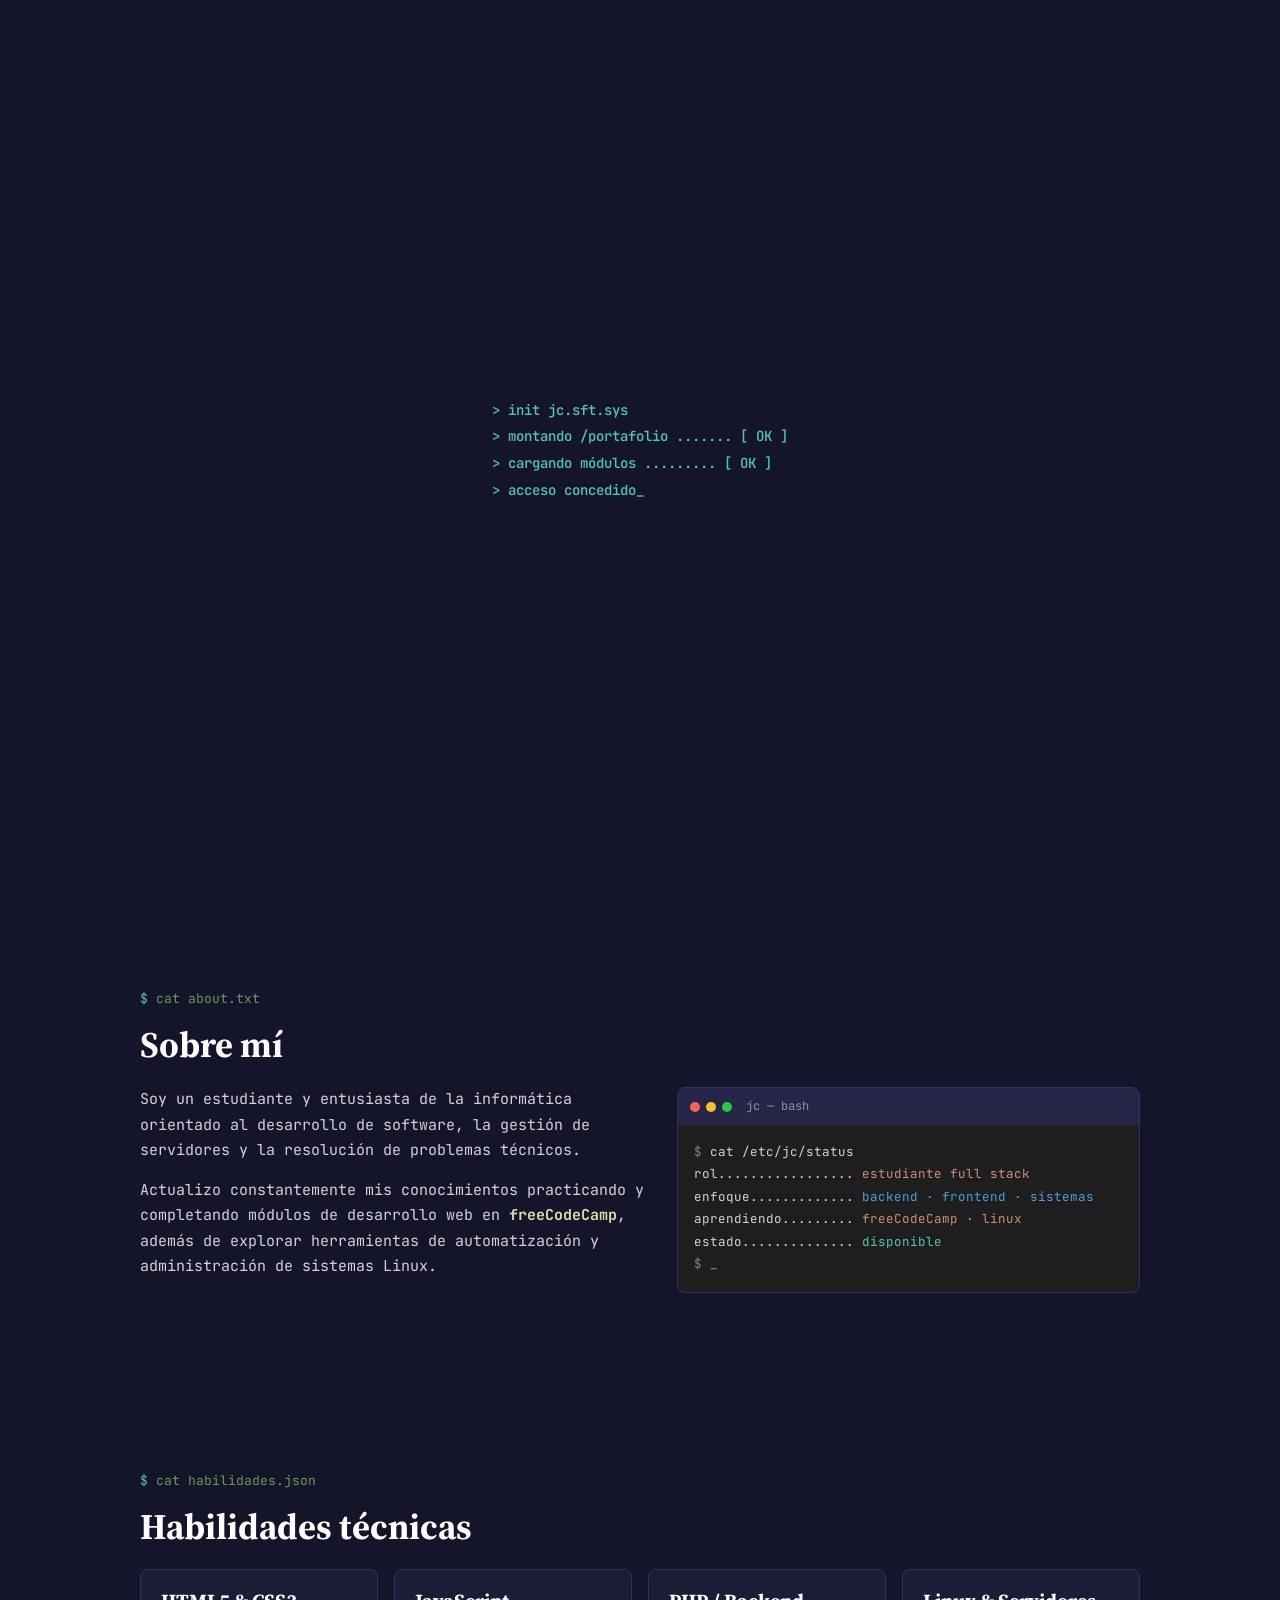
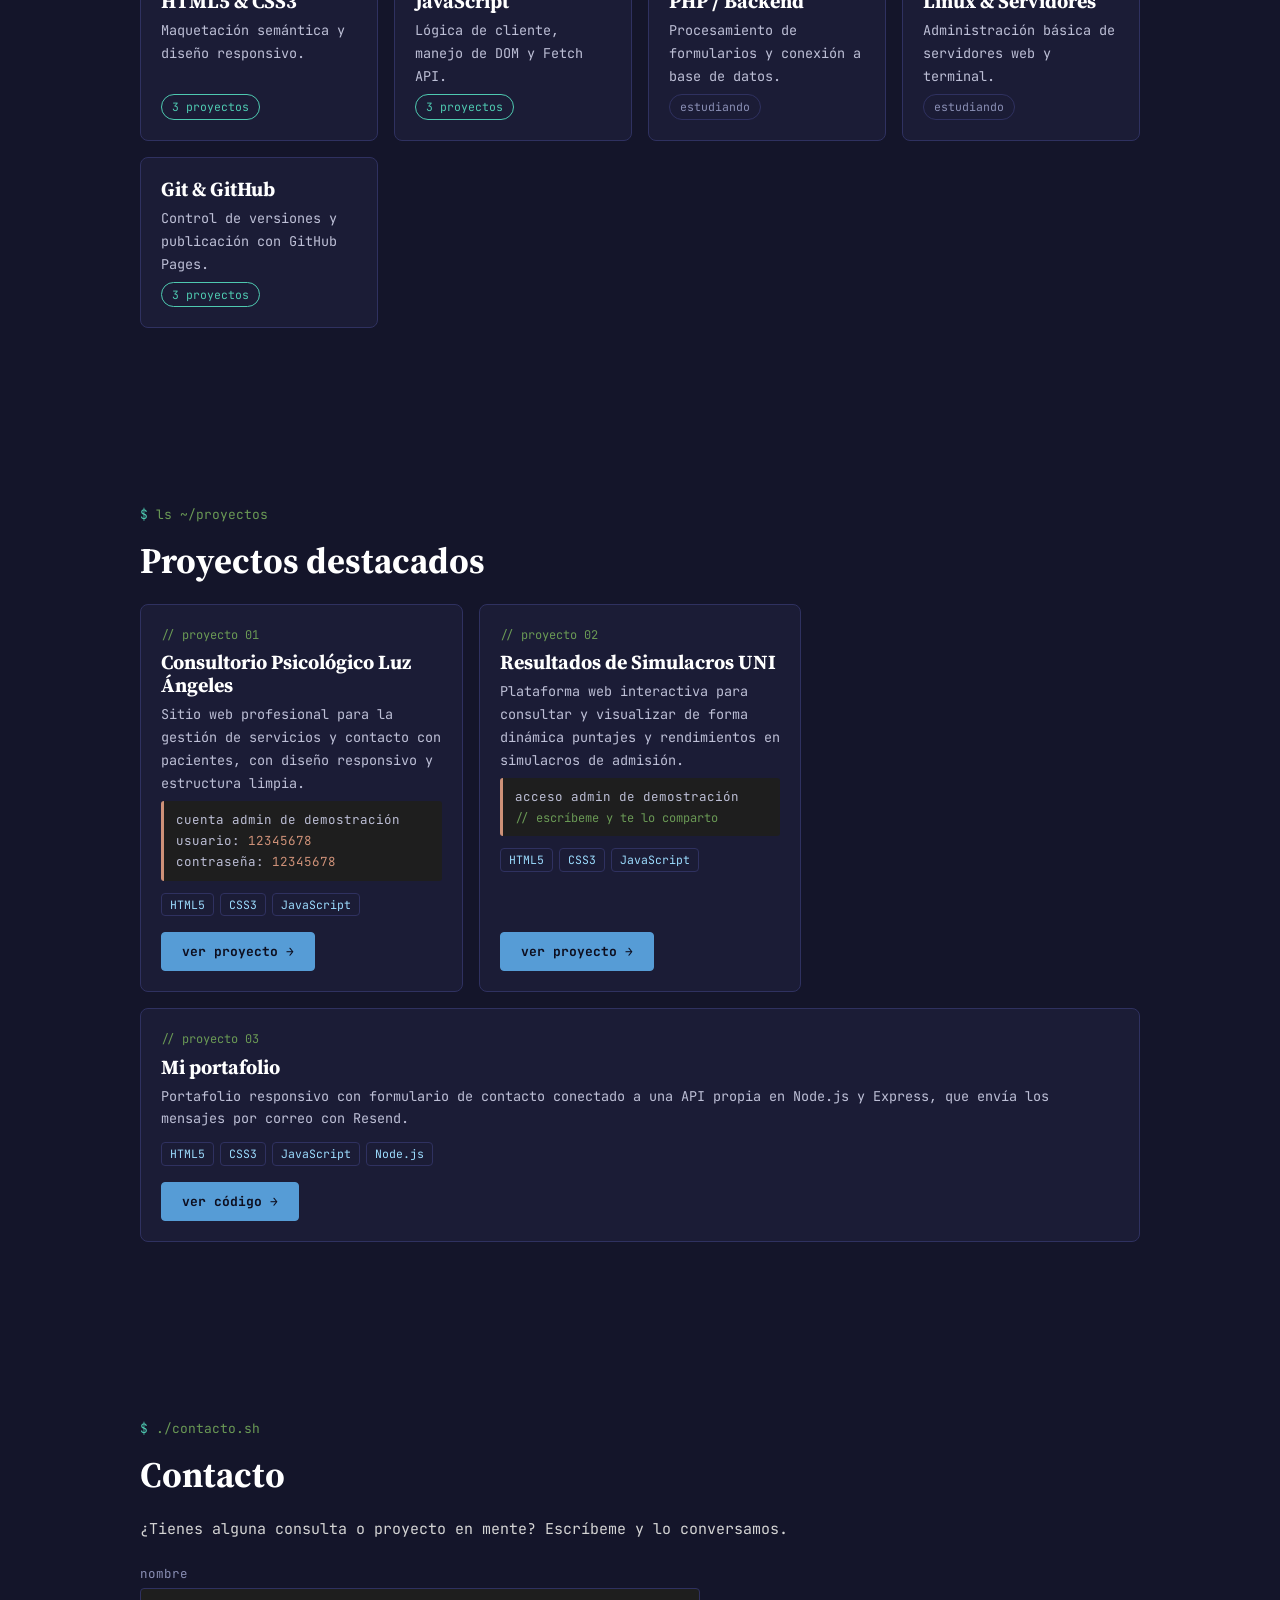
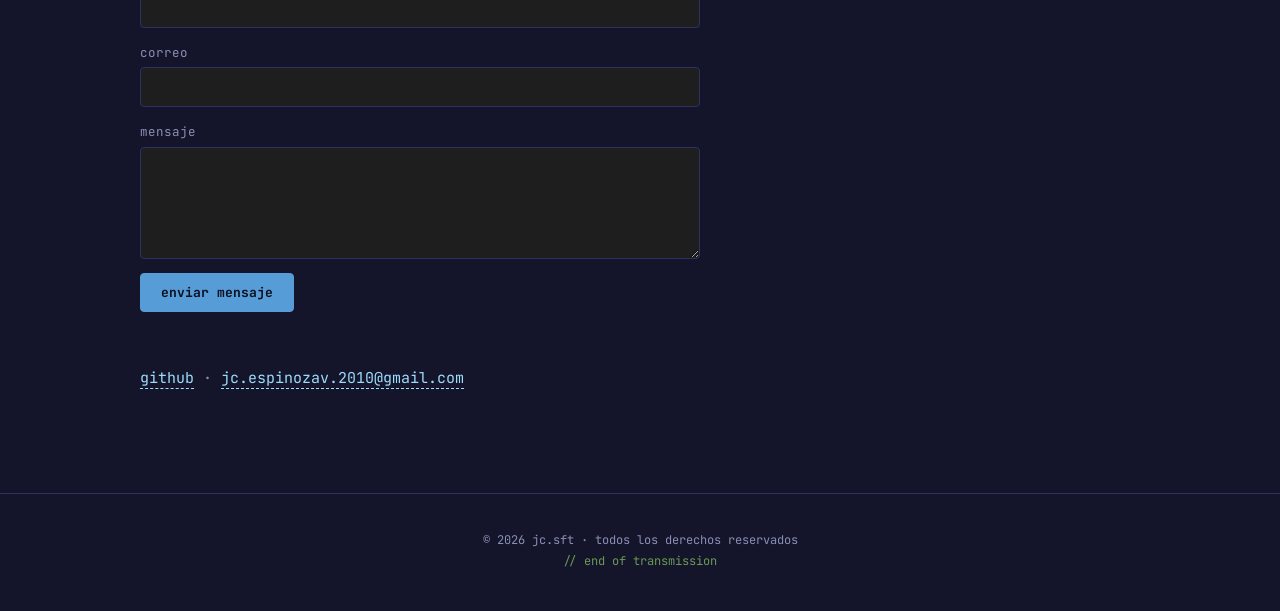
==== index.html @ eec8fc34 "Add files via upload" ====
<!doctype html>
<html lang="es">
<head>
<meta charset="utf-8">
<meta name="viewport" content="width=device-width, initial-scale=1, viewport-fit=cover">
<meta name="theme-color" content="#14152a">
<meta name="description" content="Juan Carlos, estudiante de Desarrollo Web Full Stack. Proyectos, habilidades y contacto.">
<title>Juan Carlos | jc.sft — Desarrollador Web Full Stack</title>
<link rel="preconnect" href="https://fonts.googleapis.com">
<link rel="stylesheet" href="https://fonts.googleapis.com/css2?family=Source+Serif+4:wght@700&family=JetBrains+Mono:wght@400;500;700&display=swap">
<link rel="stylesheet" href="style.css">
</head>
<body>
<div id="boot" aria-hidden="true"><pre id="bootlog"></pre></div>

<header class="nav">
  <a class="brand" href="#inicio" aria-label="jc.sft, inicio">jc.sft</a>
  <nav aria-label="Principal">
    <a href="#inicio">./inicio</a>
    <a href="#sobre-mi">./sobre-mi</a>
    <a href="#habilidades">./habilidades</a>
    <a href="#proyectos">./proyectos</a>
    <a href="#contacto">./contacto</a>
  </nav>
</header>

<main>
  <section id="inicio" class="hero">
    <canvas id="c" aria-label="Logo jc.sft formado con fragmentos de código"></canvas>
    <div class="hero-text">
      <p class="cmd">whoami</p>
      <h1>Juan Carlos</h1>
      <p class="role"><span id="type">Estudiante de Desarrollo Web Full Stack</span><i class="cur">_</i></p>
      <div class="cta">
        <a class="btn" href="#proyectos">ver proyectos</a>
        <a class="btn ghost" href="#contacto">contactar</a>
      </div>
    </div>
    <div class="ticker">sys: <b>online</b> · stack: <b>html · css · js</b> · estudiando: <b>php · linux</b> · proyectos: <b>3</b></div>
  </section>

  <section id="sobre-mi" class="sec rv">
    <p class="cmd">cat about.txt</p>
    <h2>Sobre mí</h2>
    <div class="grid2">
      <div>
        <p>Soy un estudiante y entusiasta de la informática orientado al desarrollo de software, la gestión de servidores y la resolución de problemas técnicos.</p>
        <p>Actualizo constantemente mis conocimientos practicando y completando módulos de desarrollo web en <b class="y">freeCodeCamp</b>, además de explorar herramientas de automatización y administración de sistemas Linux.</p>
      </div>
      <div class="term">
        <div class="bar"><i></i><i></i><i></i><span>jc — bash</span></div>
<pre><span class="g">$</span> cat /etc/jc/status
rol................. <span class="o">estudiante full stack</span>
enfoque............. <span class="b">backend · frontend · sistemas</span>
aprendiendo......... <span class="o">freeCodeCamp · linux</span>
estado.............. <span class="c">disponible</span>
<span class="g">$</span> <i class="cur">_</i></pre>
      </div>
    </div>
  </section>

  <section id="habilidades" class="sec rv">
    <p class="cmd">cat habilidades.json</p>
    <h2>Habilidades técnicas</h2>
    <div class="cards">
      <article class="card"><h3 class="b">HTML5 &amp; CSS3</h3><p>Maquetación semántica y diseño responsivo.</p><span class="tag ok">3 proyectos</span></article>
      <article class="card"><h3 class="y">JavaScript</h3><p>Lógica de cliente, manejo de DOM y Fetch API.</p><span class="tag ok">3 proyectos</span></article>
      <article class="card"><h3 class="p">PHP / Backend</h3><p>Procesamiento de formularios y conexión a base de datos.</p><span class="tag">estudiando</span></article>
      <article class="card"><h3 class="c">Linux &amp; Servidores</h3><p>Administración básica de servidores web y terminal.</p><span class="tag">estudiando</span></article>
      <article class="card"><h3 class="o">Git &amp; GitHub</h3><p>Control de versiones y publicación con GitHub Pages.</p><span class="tag ok">3 proyectos</span></article>
    </div>
  </section>

  <section id="proyectos" class="sec rv">
    <p class="cmd">ls ~/proyectos</p>
    <h2>Proyectos destacados</h2>
    <div class="cards two">
      <article class="card">
        <p class="com">// proyecto 01</p>
        <h3>Consultorio Psicológico Luz Ángeles</h3>
        <p>Sitio web profesional para la gestión de servicios y contacto con pacientes, con diseño responsivo y estructura limpia.</p>
        <p class="demo">cuenta admin de demostración<br>usuario: <span class="o">12345678</span><br>contraseña: <span class="o">12345678</span></p>
        <p class="tags"><span>HTML5</span><span>CSS3</span><span>JavaScript</span></p>
        <a class="btn" href="https://jcexpineuxv2010-oss.github.io/-luz-angeles-official-v2.00.0/" target="_blank" rel="noopener">ver proyecto →</a>
      </article>
      <article class="card">
        <p class="com">// proyecto 02</p>
        <h3>Resultados de Simulacros UNI</h3>
        <p>Plataforma web interactiva para consultar y visualizar de forma dinámica puntajes y rendimientos en simulacros de admisión.</p>
        <p class="demo">acceso admin de demostración<br><span class="com">// escríbeme y te lo comparto</span></p>
        <p class="tags"><span>HTML5</span><span>CSS3</span><span>JavaScript</span></p>
        <a class="btn" href="https://jcexpineuxv2010-oss.github.io/resultados-simulacros-uni-v2.0.00/" target="_blank" rel="noopener">ver proyecto →</a>
      </article>
      <article class="card wide">
        <p class="com">// proyecto 03</p>
        <h3>Mi portafolio</h3>
        <p>Portafolio responsivo con formulario de contacto conectado a una API propia en Node.js y Express, que envía los mensajes por correo con Resend.</p>
        <p class="tags"><span>HTML5</span><span>CSS3</span><span>JavaScript</span><span>Node.js</span></p>
        <a class="btn" href="https://github.com/jcexpineuxv2010-oss/portafolio" target="_blank" rel="noopener">ver código →</a>
      </article>
    </div>
  </section>

  <section id="contacto" class="sec rv">
    <p class="cmd">./contacto.sh</p>
    <h2>Contacto</h2>
    <p>¿Tienes alguna consulta o proyecto en mente? Escríbeme y lo conversamos.</p>
    <form id="form" class="form" novalidate>
      <label>nombre<input name="nombre" required autocomplete="name"></label>
      <label>correo<input name="correo" type="email" required autocomplete="email"></label>
      <label>mensaje<textarea name="mensaje" rows="5" required></textarea></label>
      <button class="btn" type="submit">enviar mensaje</button>
      <p id="msg" role="status"></p>
    </form>
    <p class="links"><a href="https://github.com/jcexpineuxv2010-oss" target="_blank" rel="noopener">github</a> · <a href="mailto:jc.espinozav.2010@gmail.com">jc.espinozav.2010@gmail.com</a></p>
  </section>
</main>

<footer class="foot">© 2026 jc.sft · todos los derechos reservados<br><span class="com">// end of transmission</span></footer>
<script src="script.js"></script>
</body>
</html>
---- style.css ----
:root{--bg:#14152a;--panel:#1b1c36;--line:#2f3160;--txt:#d4d4d4;--mute:#8a8fb5;--blue:#569cd6;--cyan:#4ec9b0;--yel:#dcdcaa;--org:#ce9178;--grn:#6a9955;--pur:#c586c0;--var:#9cdcfe;color-scheme:dark;box-sizing:border-box}
*,*::before,*::after{box-sizing:inherit}
html{scroll-behavior:smooth;scroll-padding-top:72px}
body{margin:0;background:radial-gradient(1100px 560px at 85% -8%,#212349 0,transparent 60%),var(--bg);color:var(--txt);font:400 15px/1.7 "JetBrains Mono",ui-monospace,Menlo,Consolas,monospace;-webkit-font-smoothing:antialiased}
a{color:inherit;text-decoration:none}
h1,h2,h3{font-family:"Source Serif 4",Georgia,serif;margin:0;line-height:1.15}
.b{color:var(--blue)}.y{color:var(--yel)}.p{color:var(--pur)}.c{color:var(--cyan)}.o{color:var(--org)}.g{color:var(--grn)}.com{color:var(--grn)}

#boot{position:fixed;inset:0;z-index:50;background:var(--bg);display:grid;place-items:center;transition:opacity .6s;cursor:pointer}
#boot.off{opacity:0;pointer-events:none}
#bootlog{margin:0;color:var(--cyan);font:500 14px/1.9 "JetBrains Mono",monospace;padding:0 20px;white-space:pre-wrap}

.nav{position:fixed;top:0;left:0;right:0;z-index:20;display:flex;align-items:center;justify-content:space-between;gap:16px;padding:calc(10px + env(safe-area-inset-top,0px)) 18px 10px;background:rgba(20,21,42,.78);backdrop-filter:blur(10px);-webkit-backdrop-filter:blur(10px);border-bottom:1px solid var(--line)}
.brand{flex:none;display:grid;place-items:center;width:48px;height:48px;border:2px solid var(--blue);border-radius:50%;font:700 13px "Source Serif 4",Georgia,serif;color:#fff}
.nav nav{display:flex;gap:18px;overflow-x:auto;scrollbar-width:none;font-size:12.5px;color:var(--mute)}
.nav nav::-webkit-scrollbar{display:none}
.nav nav a{white-space:nowrap;transition:color .2s}
.nav nav a:hover{color:var(--yel)}

.hero{position:relative;height:100vh;height:100svh;min-height:560px;overflow:hidden}
#c{position:absolute;inset:0;width:100%;height:100%;display:block;cursor:pointer}
.hero-text{position:absolute;left:0;right:0;bottom:calc(11vh + 30px);text-align:center;padding:0 20px;pointer-events:none}
.hero-text a{pointer-events:auto}
.cmd{color:var(--grn);margin:0 0 6px;font-size:13px}
.cmd::before{content:"$ ";color:var(--cyan)}
.hero h1{font-size:clamp(30px,6vw,52px);color:#fff}
.role{margin:6px 0 16px;color:var(--yel);font-size:clamp(12px,2.6vw,16px)}
.cur{font-style:normal;color:var(--cyan);animation:bl 1s steps(1) infinite}
@keyframes bl{50%{opacity:0}}
.cta{display:flex;gap:12px;justify-content:center;flex-wrap:wrap}
.btn{display:inline-block;padding:10px 20px;border:1px solid var(--blue);background:var(--blue);color:#0d0e1f;font:700 13px "JetBrains Mono",monospace;border-radius:4px;cursor:pointer;transition:transform .2s,background .2s}
.btn:hover{transform:translateY(-2px);background:var(--var);border-color:var(--var)}
.btn.ghost{background:transparent;color:var(--blue)}
.btn.ghost:hover{background:rgba(86,156,214,.12);color:var(--var)}
.ticker{position:absolute;left:0;right:0;bottom:calc(14px + env(safe-area-inset-bottom,0px));text-align:center;font-size:11.5px;color:var(--mute);padding:0 14px}
.ticker b{color:var(--cyan);font-weight:500}

.sec{max-width:1040px;margin:0 auto;padding:88px 20px}
.sec h2{font-size:clamp(26px,4vw,36px);color:#fff;margin-bottom:22px}
.sec p{margin:0 0 14px}
.grid2{display:grid;grid-template-columns:1.1fr 1fr;gap:28px;align-items:start}
.term{background:#1e1e1e;border:1px solid var(--line);border-radius:8px;overflow:hidden}
.term .bar{display:flex;align-items:center;gap:6px;padding:8px 12px;background:#252548;font-size:12px;color:var(--mute)}
.term .bar i{width:10px;height:10px;border-radius:50%;background:#ff5f56}
.term .bar i:nth-child(2){background:#ffbd2e}.term .bar i:nth-child(3){background:#27c93f}
.term .bar span{margin-left:8px}
.term pre{margin:0;padding:16px;font:400 12.5px/1.8 "JetBrains Mono",monospace;overflow-x:auto;color:var(--txt)}

.cards{display:grid;grid-template-columns:repeat(auto-fit,minmax(210px,1fr));gap:16px}
.cards.two{grid-template-columns:repeat(auto-fit,minmax(300px,1fr))}
.card{background:var(--panel);border:1px solid var(--line);border-radius:8px;padding:20px;display:flex;flex-direction:column;gap:6px;transition:transform .25s,border-color .25s}
.card:hover{transform:translateY(-4px);border-color:var(--blue)}
.card h3{font-size:20px;color:#fff}
.card p{margin:0;font-size:13.5px;color:#bdbfd6}
.card .com{font-size:12px;color:var(--grn)}
.card.wide{grid-column:1/-1}
.tag{align-self:flex-start;margin-top:auto;padding:2px 10px;border:1px solid var(--line);border-radius:99px;font-size:11.5px;color:var(--mute)}
.tag.ok{border-color:var(--cyan);color:var(--cyan)}
.demo{background:#1e1e1e;border-left:3px solid var(--org);padding:8px 12px;border-radius:3px;font-size:12.5px!important}
.tags{display:flex;flex-wrap:wrap;gap:6px;margin:6px 0 10px!important}
.tags span{font-size:11.5px;color:var(--var);border:1px solid var(--line);padding:1px 8px;border-radius:4px}
.card .btn{align-self:flex-start;margin-top:auto}

.form{display:grid;gap:14px;max-width:560px;margin-top:20px}
.form label{display:grid;gap:4px;font-size:12.5px;color:var(--mute)}
.form input,.form textarea{background:#1e1e1e;border:1px solid var(--line);border-radius:4px;color:var(--txt);padding:10px 12px;font:400 14px "JetBrains Mono",monospace;width:100%}
.form input:focus,.form textarea:focus{outline:none;border-color:var(--blue)}
.form .btn{justify-self:start}
#msg{min-height:1.4em;margin:0;font-size:13px;color:var(--cyan)}
.links{margin-top:22px!important;color:var(--mute)}
.links a{color:var(--var);border-bottom:1px dashed var(--var)}
.foot{text-align:center;padding:36px 20px calc(40px + env(safe-area-inset-bottom,0px));border-top:1px solid var(--line);color:var(--mute);font-size:12px}

html.js .rv{opacity:0;transform:translateY(16px);transition:opacity .7s,transform .7s}
html.js .rv.in{opacity:1;transform:none}
@media (max-width:760px){.grid2{grid-template-columns:1fr}.sec{padding:64px 18px}.nav nav{gap:14px}}
@media (prefers-reduced-motion:reduce){html{scroll-behavior:auto}.cur{animation:none}html.js .rv{opacity:1;transform:none;transition:none}}
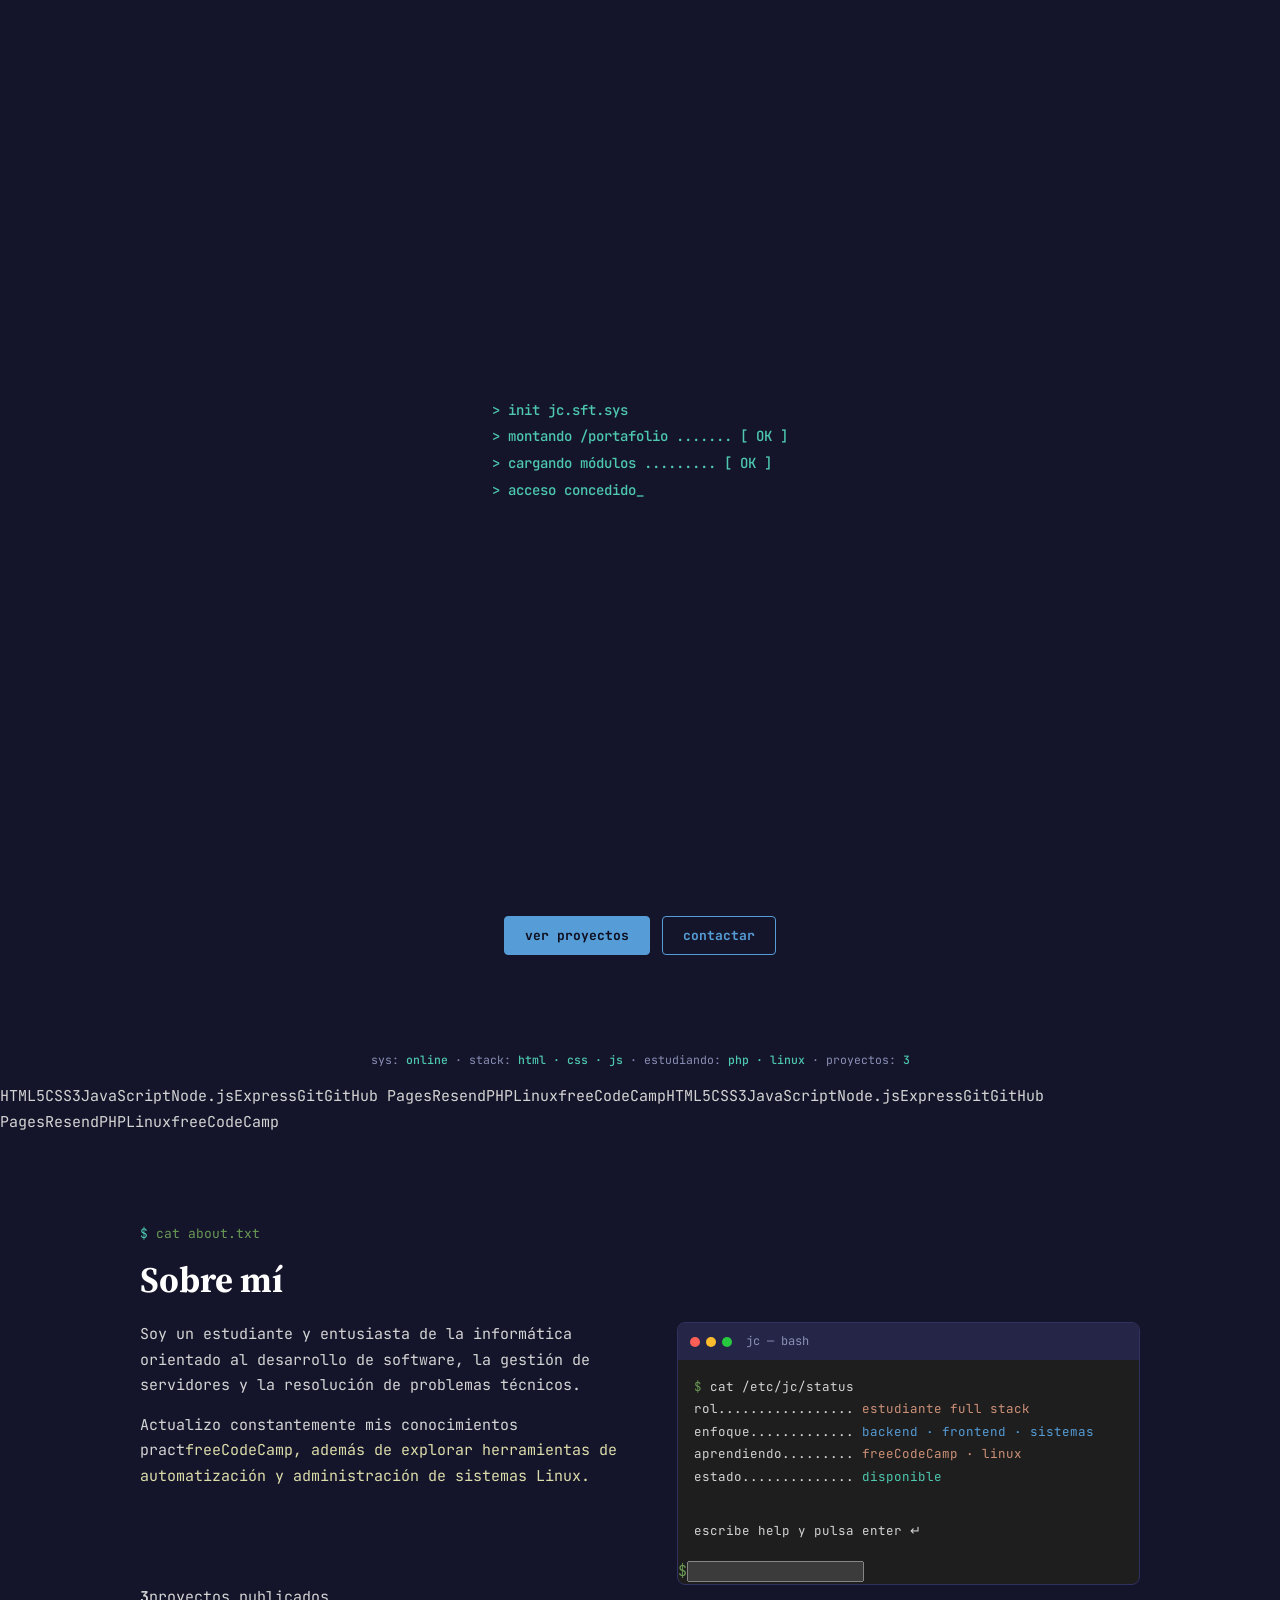
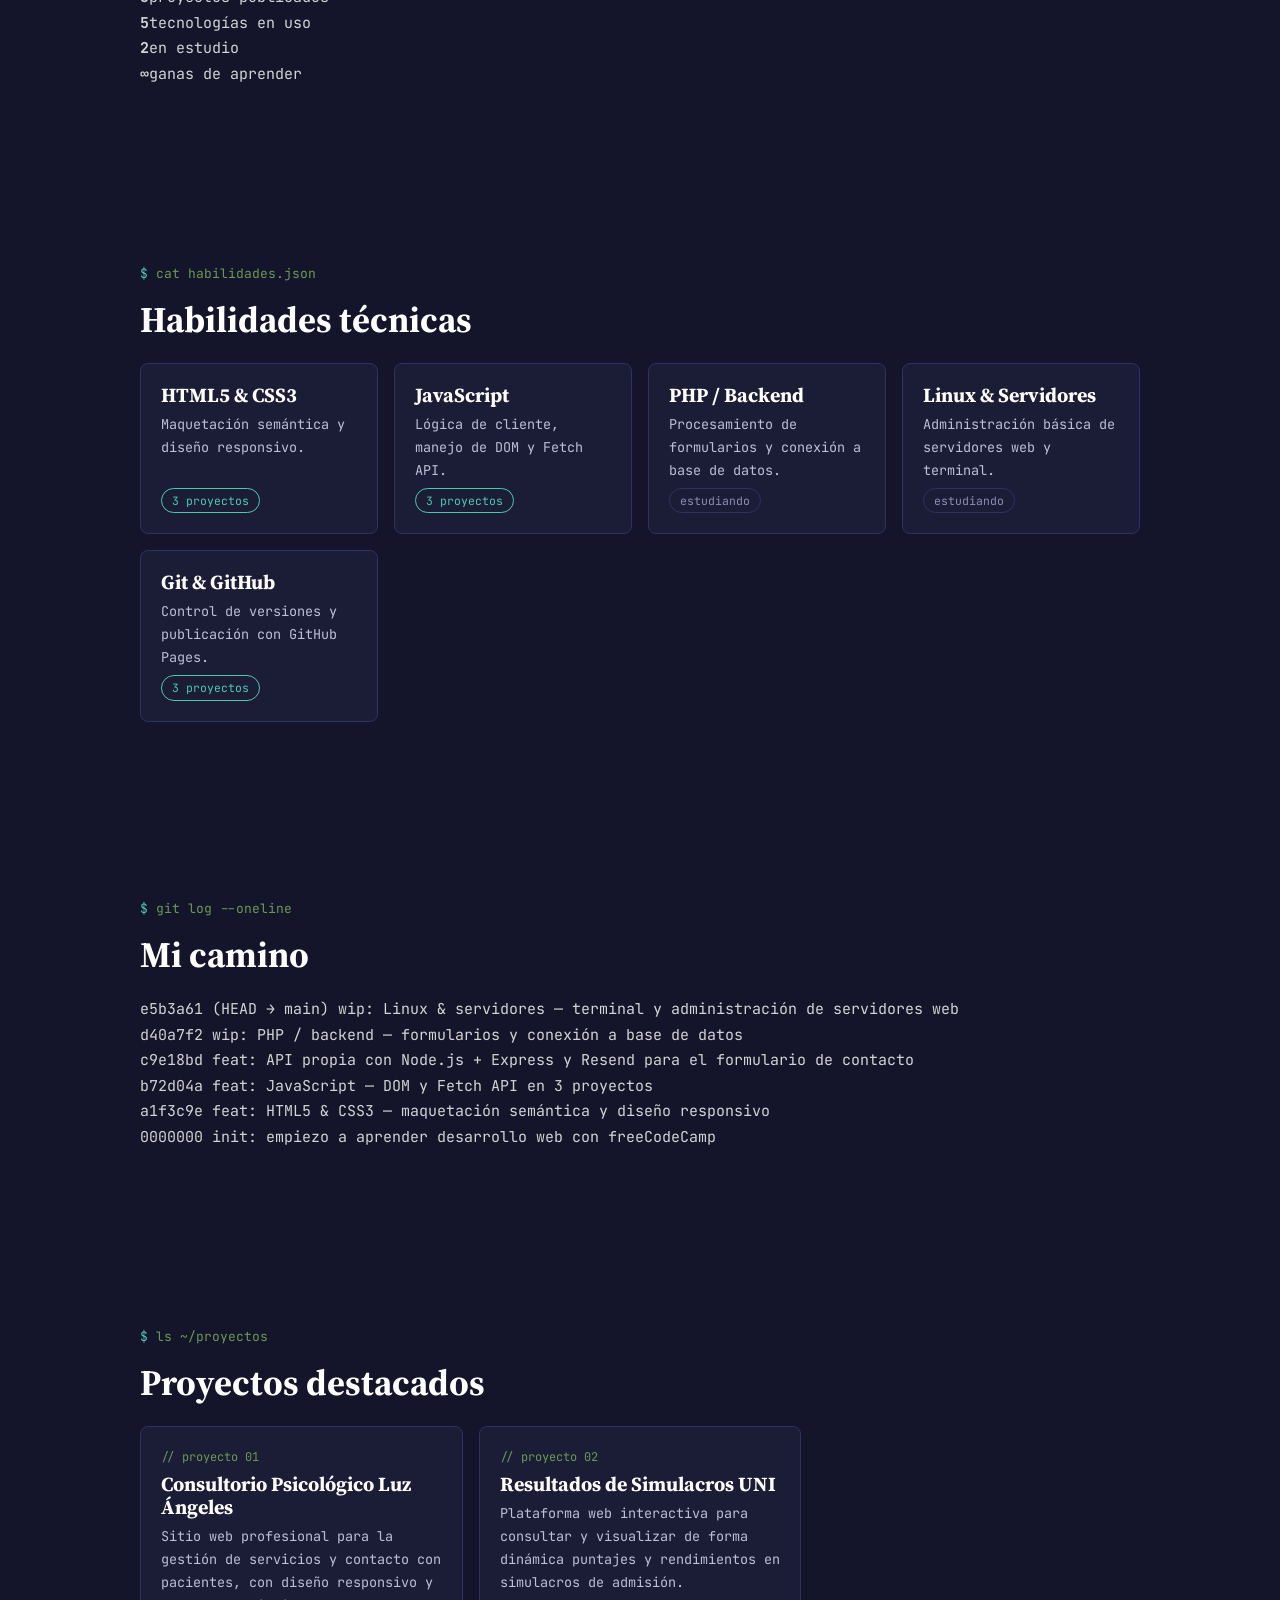
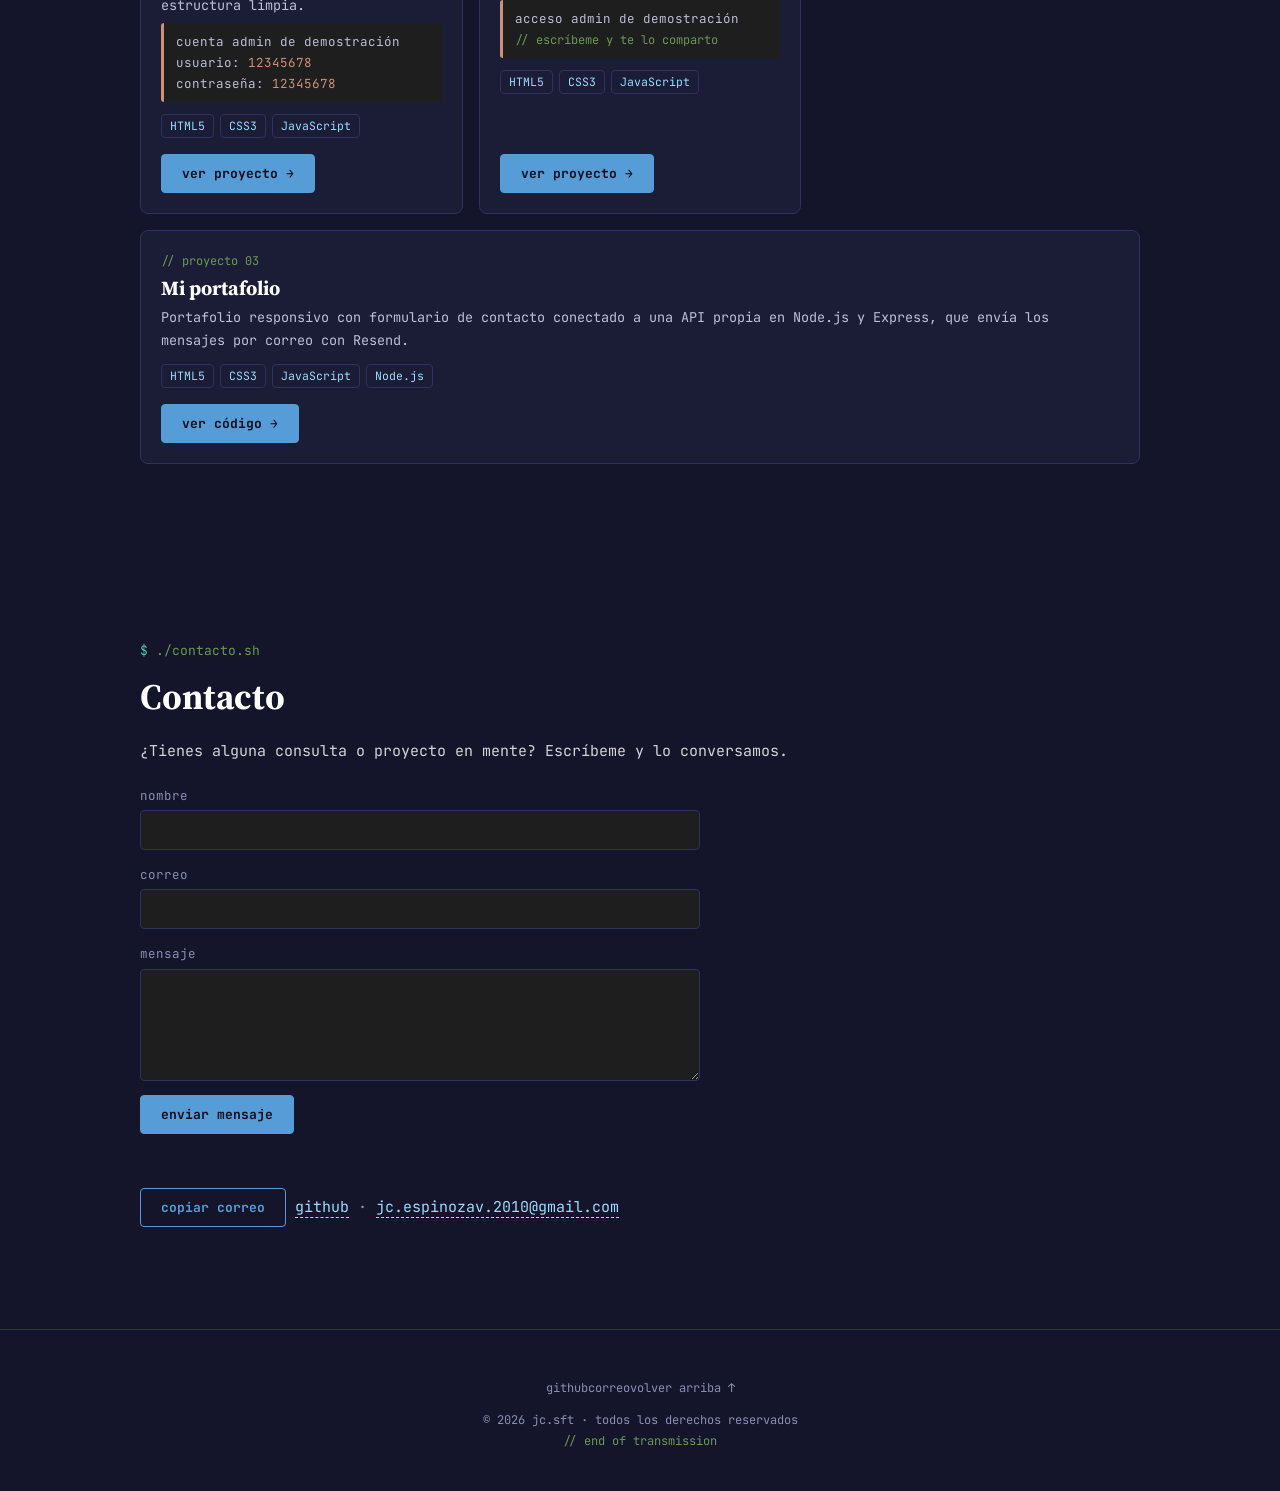
==== commit ec95f518: "Update index.html" ====
--- a/index.html
+++ b/index.html
@@ -5,13 +5,20 @@
 <meta name="viewport" content="width=device-width, initial-scale=1, viewport-fit=cover">
 <meta name="theme-color" content="#14152a">
 <meta name="description" content="Juan Carlos, estudiante de Desarrollo Web Full Stack. Proyectos, habilidades y contacto.">
-<title>Juan Carlos | jc.sft — Desarrollador Web Full Stack</title>
+<title>JC | jc.sft - Estudiante de Diseño y Desarrollo de Software</title>
+<link rel="icon" href="data:image/svg+xml,<svg xmlns='http://www.w3.org/2000/svg' viewBox='0 0 64 64'><circle cx='32' cy='32' r='28' fill='%2314152a' stroke='%23569cd6' stroke-width='5'/><text x='32' y='40' font-size='22' text-anchor='middle' fill='white' font-family='Georgia' font-weight='700'>jc</text></svg>">
+<meta property="og:title" content="JC | jc.sft - Estudiante de Diseño y Desarrollo de Software">
+<meta property="og:description" content="Proyectos, habilidades y contacto.">
+<meta property="og:type" content="website">
 <link rel="preconnect" href="https://fonts.googleapis.com">
 <link rel="stylesheet" href="https://fonts.googleapis.com/css2?family=Source+Serif+4:wght@700&family=JetBrains+Mono:wght@400;500;700&display=swap">
 <link rel="stylesheet" href="style.css">
 </head>
 <body>
+<canvas id="rain" aria-hidden="true"></canvas>
 <div id="boot" aria-hidden="true"><pre id="bootlog"></pre></div>
+<div id="progress"></div>
+<a id="top" href="#inicio" aria-label="Volver arriba">↑</a>
 
 <header class="nav">
   <a class="brand" href="#inicio" aria-label="jc.sft, inicio">jc.sft</a>
@@ -29,8 +36,8 @@
     <canvas id="c" aria-label="Logo jc.sft formado con fragmentos de código"></canvas>
     <div class="hero-text">
       <p class="cmd">whoami</p>
-      <h1>Juan Carlos</h1>
-      <p class="role"><span id="type">Estudiante de Desarrollo Web Full Stack</span><i class="cur">_</i></p>
+      <h1>JC</h1>
+      <p class="role"><span id="type">  Estudiante de Diseño y Desarrollo de Software</span><i class="cur">_</i></p>
       <div class="cta">
         <a class="btn" href="#proyectos">ver proyectos</a>
         <a class="btn ghost" href="#contacto">contactar</a>
@@ -39,13 +46,15 @@
     <div class="ticker">sys: <b>online</b> · stack: <b>html · css · js</b> · estudiando: <b>php · linux</b> · proyectos: <b>3</b></div>
   </section>
 
+  <div class="marquee" aria-label="Tecnologías"><div class="track"><span>HTML5</span><span>CSS3</span><span>JavaScript</span><span>Node.js</span><span>Express</span><span>Git</span><span>GitHub Pages</span><span>Resend</span><span>PHP</span><span>Linux</span><span>freeCodeCamp</span><span aria-hidden="true"></span><span aria-hidden="true">HTML5</span><span aria-hidden="true">CSS3</span><span aria-hidden="true">JavaScript</span><span aria-hidden="true">Node.js</span><span aria-hidden="true">Express</span><span aria-hidden="true">Git</span><span aria-hidden="true">GitHub Pages</span><span aria-hidden="true">Resend</span><span aria-hidden="true">PHP</span><span aria-hidden="true">Linux</span><span aria-hidden="true">freeCodeCamp</span></div></div>
+
   <section id="sobre-mi" class="sec rv">
     <p class="cmd">cat about.txt</p>
     <h2>Sobre mí</h2>
     <div class="grid2">
       <div>
         <p>Soy un estudiante y entusiasta de la informática orientado al desarrollo de software, la gestión de servidores y la resolución de problemas técnicos.</p>
-        <p>Actualizo constantemente mis conocimientos practicando y completando módulos de desarrollo web en <b class="y">freeCodeCamp</b>, además de explorar herramientas de automatización y administración de sistemas Linux.</p>
+        <p>Actualizo constantemente mis conocimientos pract<icando y completando módulos de desarrollo web en <b class="y">freeCodeCamp</b>, además de explorar herramientas de automatización y administración de sistemas Linux.</p>
       </div>
       <div class="term">
         <div class="bar"><i></i><i></i><i></i><span>jc — bash</span></div>
@@ -54,8 +63,16 @@
 enfoque............. <span class="b">backend · frontend · sistemas</span>
 aprendiendo......... <span class="o">freeCodeCamp · linux</span>
 estado.............. <span class="c">disponible</span>
-<span class="g">$</span> <i class="cur">_</i></pre>
+</pre>
+        <pre id="out">escribe help y pulsa enter ↵</pre>
+        <form id="sh" class="sh"><span class="g">$</span><input id="shin" autocomplete="off" autocapitalize="off" spellcheck="false" aria-label="Terminal interactiva"></form>
       </div>
+    </div>
+    <div class="stats">
+      <div class="stat"><b data-count="3">3</b><span>proyectos publicados</span></div>
+      <div class="stat"><b data-count="5">5</b><span>tecnologías en uso</span></div>
+      <div class="stat"><b data-count="2">2</b><span>en estudio</span></div>
+      <div class="stat"><b>∞</b><span>ganas de aprender</span></div>
     </div>
   </section>
 
@@ -68,6 +85,19 @@
       <article class="card"><h3 class="p">PHP / Backend</h3><p>Procesamiento de formularios y conexión a base de datos.</p><span class="tag">estudiando</span></article>
       <article class="card"><h3 class="c">Linux &amp; Servidores</h3><p>Administración básica de servidores web y terminal.</p><span class="tag">estudiando</span></article>
       <article class="card"><h3 class="o">Git &amp; GitHub</h3><p>Control de versiones y publicación con GitHub Pages.</p><span class="tag ok">3 proyectos</span></article>
+    </div>
+  </section>
+
+  <section id="camino" class="sec rv">
+    <p class="cmd">git log --oneline</p>
+    <h2>Mi camino</h2>
+    <div class="log">
+      <div><span class="h">e5b3a61</span> <span class="head">(HEAD → main)</span> <span class="w">wip:</span> Linux &amp; servidores — terminal y administración de servidores web</div>
+      <div><span class="h">d40a7f2</span> <span class="w">wip:</span> PHP / backend — formularios y conexión a base de datos</div>
+      <div><span class="h">c9e18bd</span> <span class="f">feat:</span> API propia con Node.js + Express y Resend para el formulario de contacto</div>
+      <div><span class="h">b72d04a</span> <span class="f">feat:</span> JavaScript — DOM y Fetch API en 3 proyectos</div>
+      <div><span class="h">a1f3c9e</span> <span class="f">feat:</span> HTML5 &amp; CSS3 — maquetación semántica y diseño responsivo</div>
+      <div><span class="h">0000000</span> <span class="head">init:</span> empiezo a aprender desarrollo web con freeCodeCamp</div>
     </div>
   </section>
 
@@ -112,11 +142,11 @@
       <button class="btn" type="submit">enviar mensaje</button>
       <p id="msg" role="status"></p>
     </form>
-    <p class="links"><a href="https://github.com/jcexpineuxv2010-oss" target="_blank" rel="noopener">github</a> · <a href="mailto:jc.espinozav.2010@gmail.com">jc.espinozav.2010@gmail.com</a></p>
+    <p class="links"><button class="btn ghost" id="copy" type="button">copiar correo</button> <a href="https://github.com/jcexpineuxv2010-oss" target="_blank" rel="noopener">github</a> · <a href="mailto:jc.espinozav.2010@gmail.com">jc.espinozav.2010@gmail.com</a></p>
   </section>
 </main>
 
-<footer class="foot">© 2026 jc.sft · todos los derechos reservados<br><span class="com">// end of transmission</span></footer>
+<footer class="foot"><p class="soc"><a href="https://github.com/jcexpineuxv2010-oss" target="_blank" rel="noopener">github</a><a href="mailto:jc.espinozav.2010@gmail.com">correo</a><a href="#inicio">volver arriba ↑</a></p>© 2026 jc.sft · todos los derechos reservados<br><span class="com">// end of transmission</span></footer>
 <script src="script.js"></script>
 </body>
-</html>+</html>
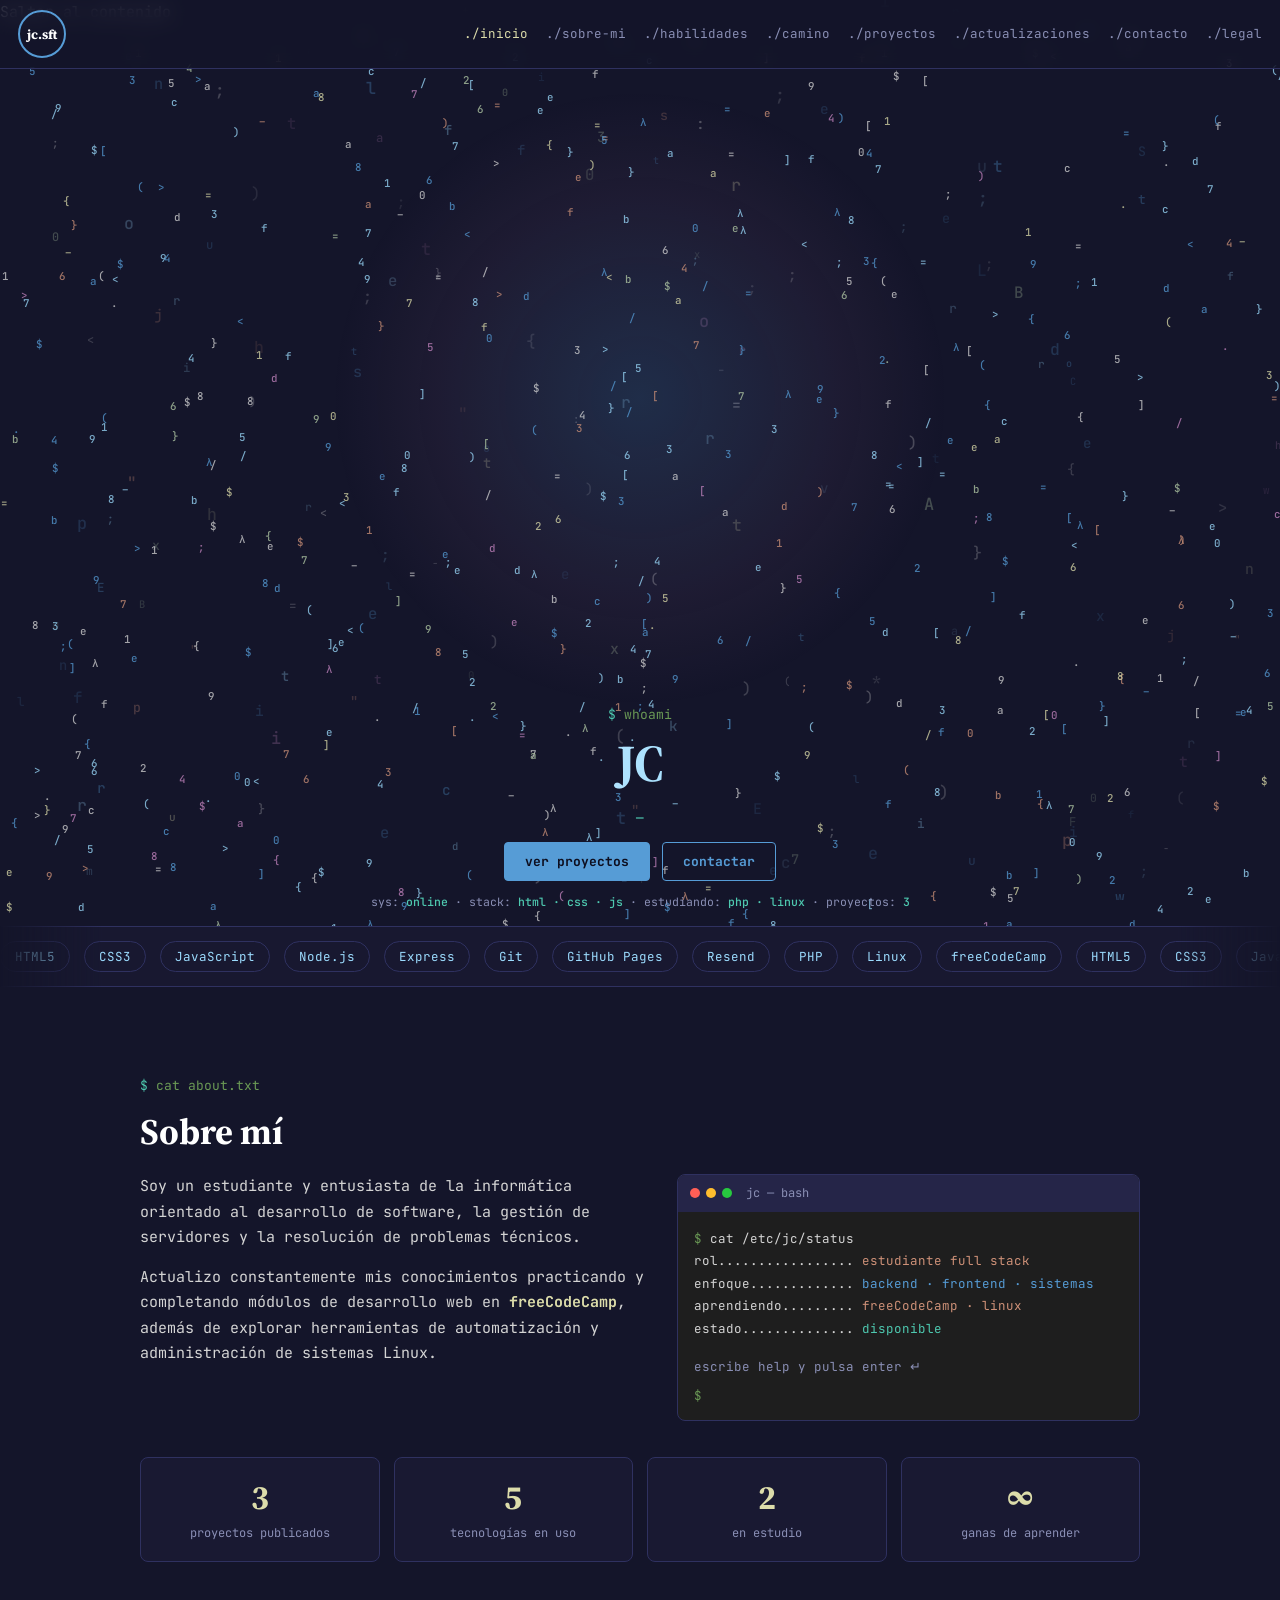
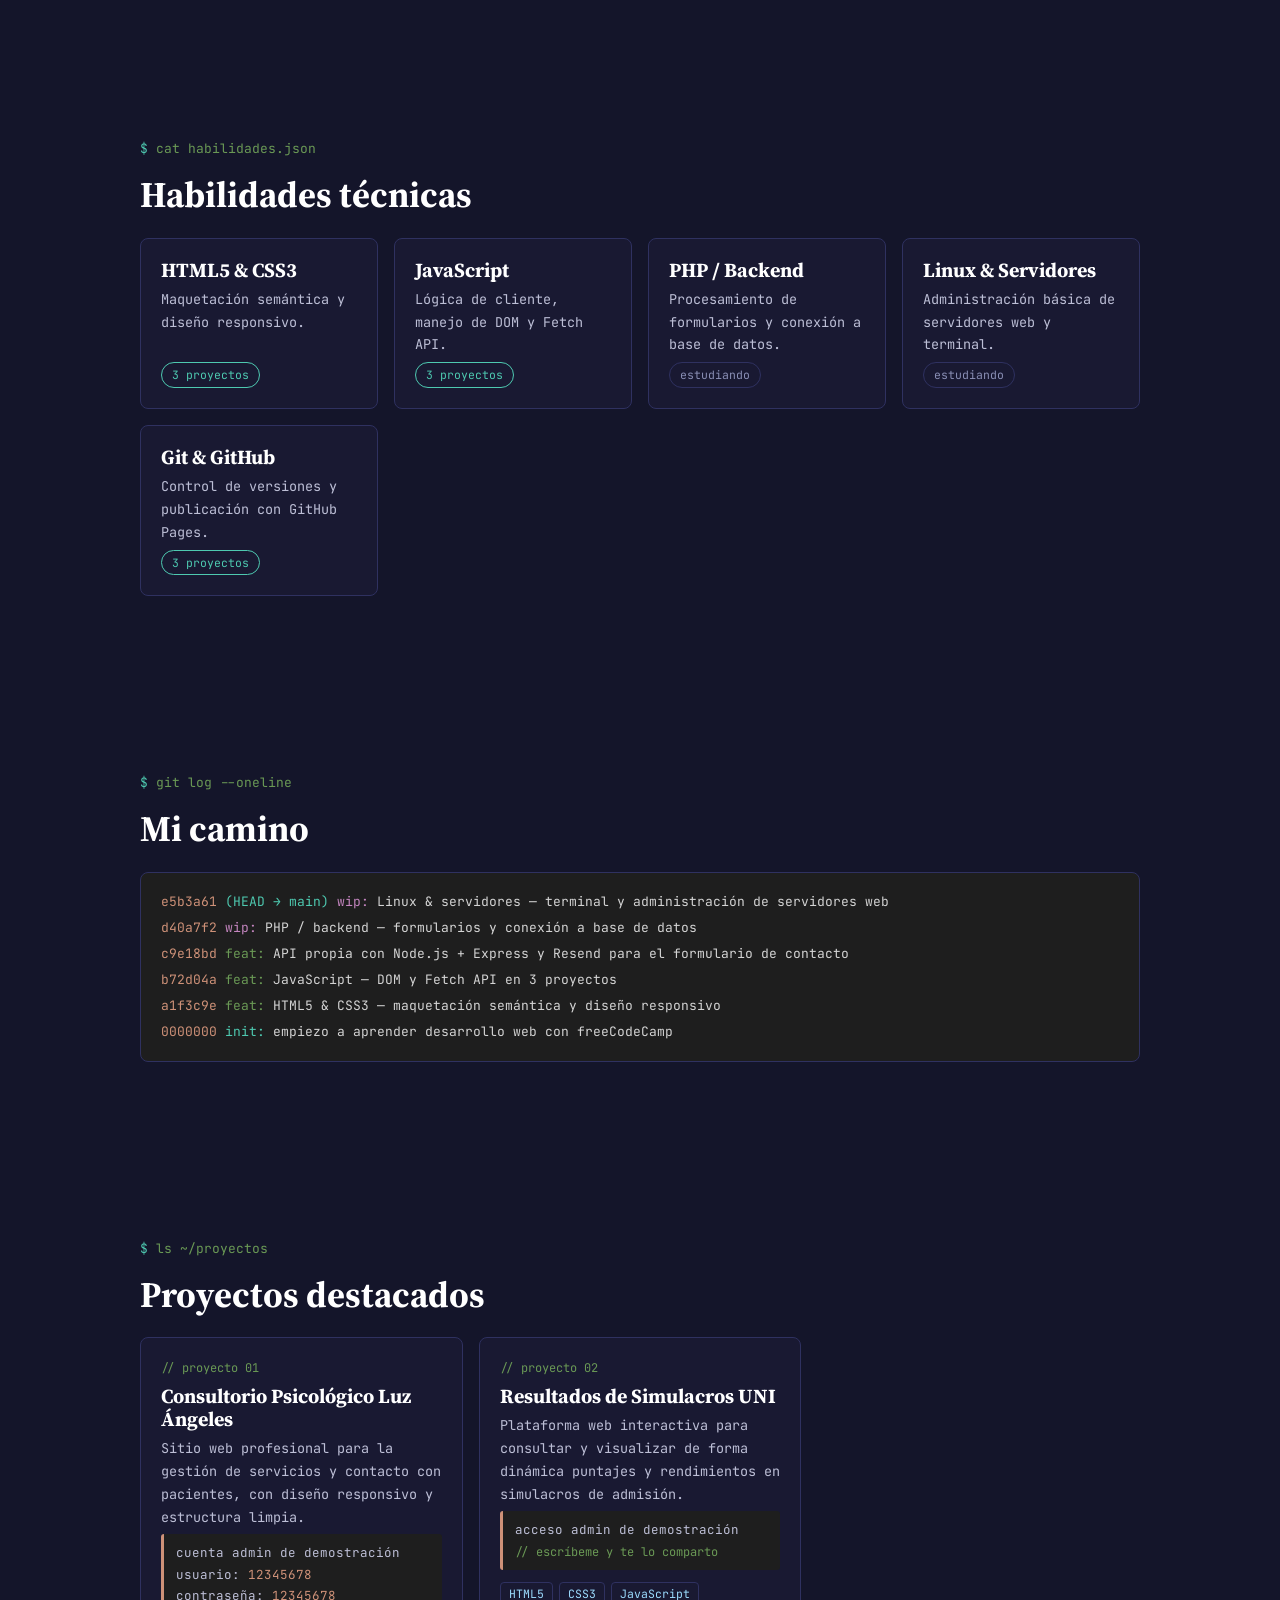
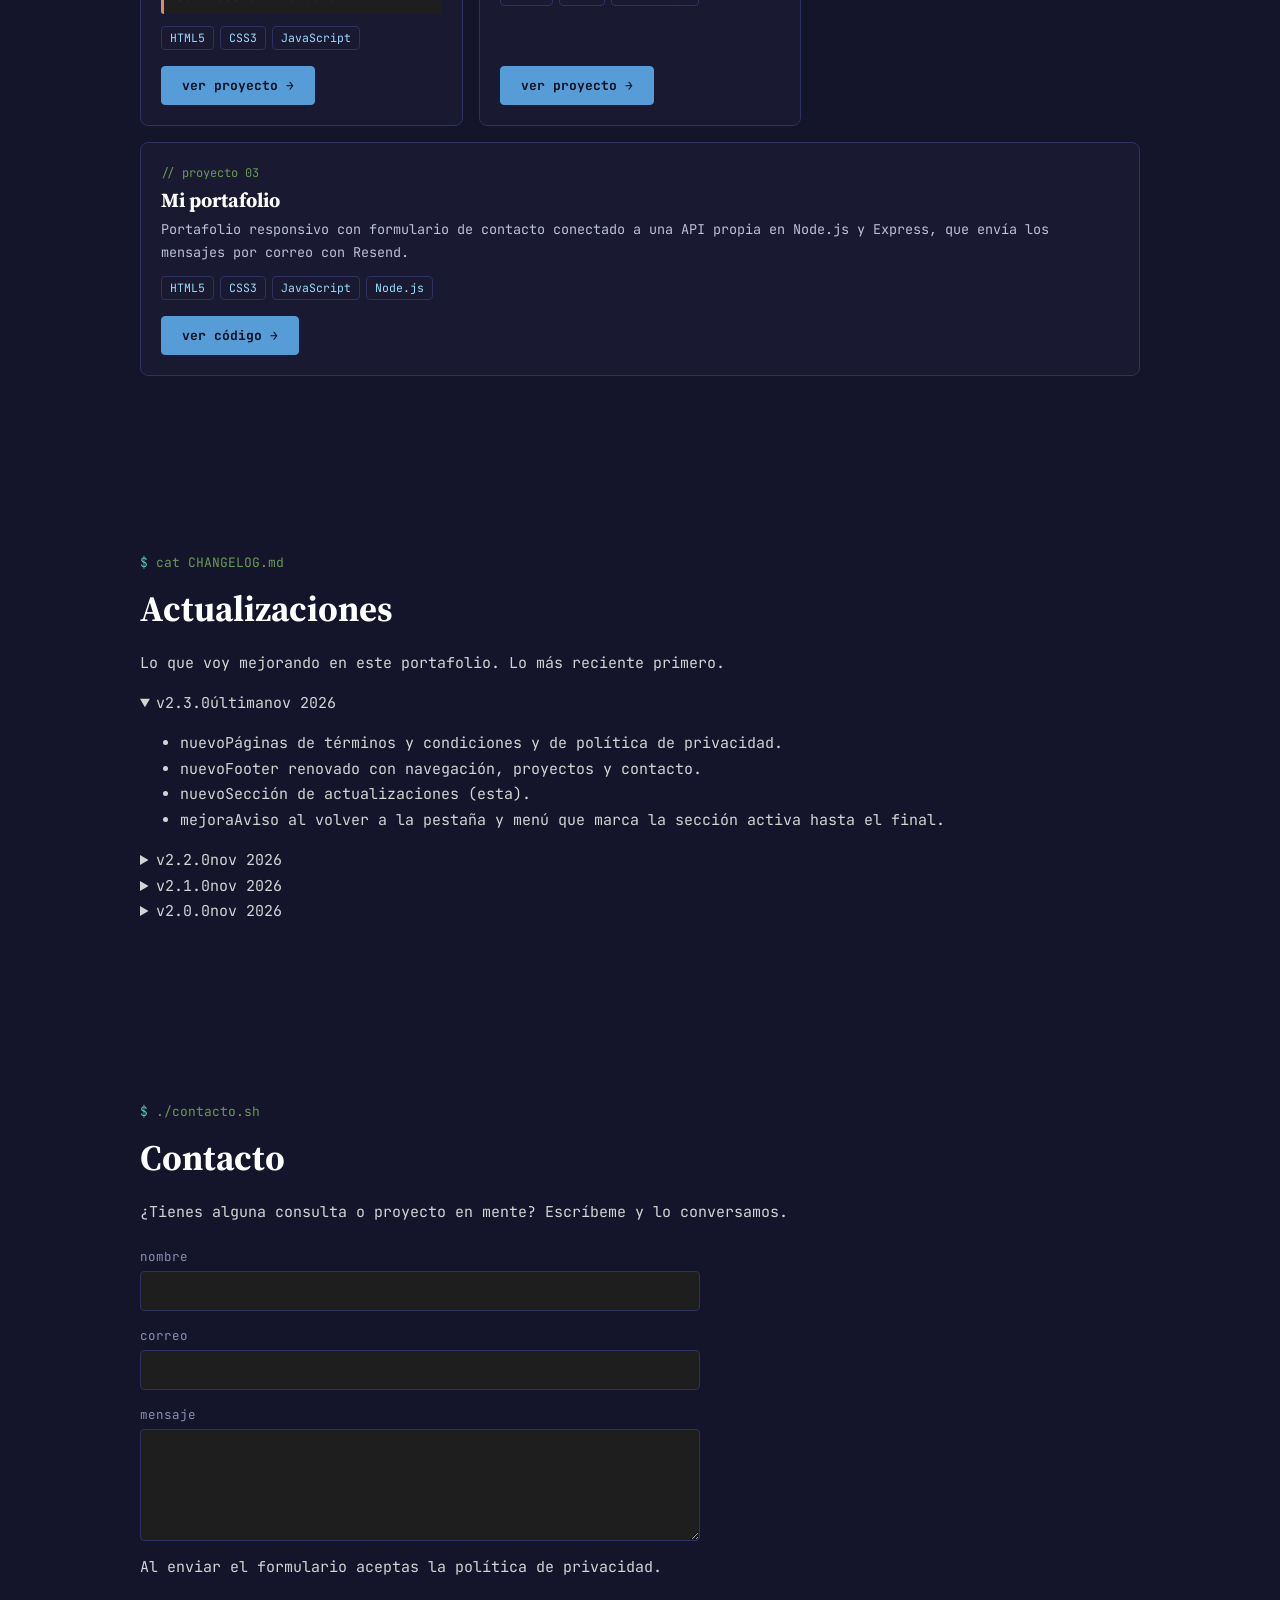
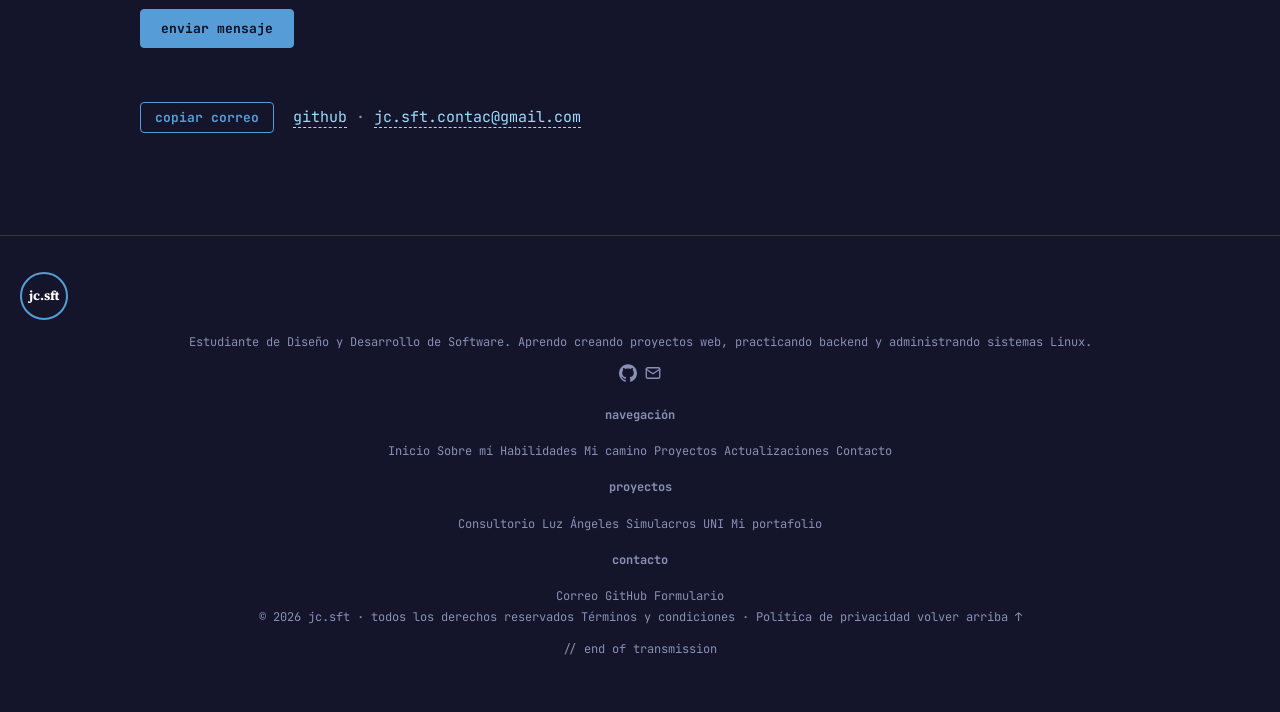
==== commit 0dfc0791: "Update index.html" ====
--- a/index.html
+++ b/index.html
@@ -11,10 +11,13 @@
 <meta property="og:description" content="Proyectos, habilidades y contacto.">
 <meta property="og:type" content="website">
 <link rel="preconnect" href="https://fonts.googleapis.com">
+<link rel="preconnect" href="https://fonts.gstatic.com" crossorigin>
+<meta name="twitter:card" content="summary">
 <link rel="stylesheet" href="https://fonts.googleapis.com/css2?family=Source+Serif+4:wght@700&family=JetBrains+Mono:wght@400;500;700&display=swap">
 <link rel="stylesheet" href="style.css">
 </head>
 <body>
+<a class="skip" href="#main">Saltar al contenido</a>
 <canvas id="rain" aria-hidden="true"></canvas>
 <div id="boot" aria-hidden="true"><pre id="bootlog"></pre></div>
 <div id="progress"></div>
@@ -26,14 +29,17 @@
     <a href="#inicio">./inicio</a>
     <a href="#sobre-mi">./sobre-mi</a>
     <a href="#habilidades">./habilidades</a>
+    <a href="#camino">./camino</a>
     <a href="#proyectos">./proyectos</a>
+    <a href="#actualizaciones">./actualizaciones</a>
     <a href="#contacto">./contacto</a>
+    <a href="#documentos">./legal</a>
   </nav>
 </header>
 
-<main>
+<main id="main">
   <section id="inicio" class="hero">
-    <canvas id="c" aria-label="Logo jc.sft formado con fragmentos de código"></canvas>
+    <canvas id="c" role="img" aria-label="Logo jc.sft formado con fragmentos de código"></canvas>
     <div class="hero-text">
       <p class="cmd">whoami</p>
       <h1>JC</h1>
@@ -46,7 +52,7 @@
     <div class="ticker">sys: <b>online</b> · stack: <b>html · css · js</b> · estudiando: <b>php · linux</b> · proyectos: <b>3</b></div>
   </section>
 
-  <div class="marquee" aria-label="Tecnologías"><div class="track"><span>HTML5</span><span>CSS3</span><span>JavaScript</span><span>Node.js</span><span>Express</span><span>Git</span><span>GitHub Pages</span><span>Resend</span><span>PHP</span><span>Linux</span><span>freeCodeCamp</span><span aria-hidden="true"></span><span aria-hidden="true">HTML5</span><span aria-hidden="true">CSS3</span><span aria-hidden="true">JavaScript</span><span aria-hidden="true">Node.js</span><span aria-hidden="true">Express</span><span aria-hidden="true">Git</span><span aria-hidden="true">GitHub Pages</span><span aria-hidden="true">Resend</span><span aria-hidden="true">PHP</span><span aria-hidden="true">Linux</span><span aria-hidden="true">freeCodeCamp</span></div></div>
+  <div class="marquee" aria-label="Tecnologías"><div class="track"><span>HTML5</span><span>CSS3</span><span>JavaScript</span><span>Node.js</span><span>Express</span><span>Git</span><span>GitHub Pages</span><span>Resend</span><span>PHP</span><span>Linux</span><span>freeCodeCamp</span><span aria-hidden="true">HTML5</span><span aria-hidden="true">CSS3</span><span aria-hidden="true">JavaScript</span><span aria-hidden="true">Node.js</span><span aria-hidden="true">Express</span><span aria-hidden="true">Git</span><span aria-hidden="true">GitHub Pages</span><span aria-hidden="true">Resend</span><span aria-hidden="true">PHP</span><span aria-hidden="true">Linux</span><span aria-hidden="true">freeCodeCamp</span></div></div>
 
   <section id="sobre-mi" class="sec rv">
     <p class="cmd">cat about.txt</p>
@@ -54,7 +60,7 @@
     <div class="grid2">
       <div>
         <p>Soy un estudiante y entusiasta de la informática orientado al desarrollo de software, la gestión de servidores y la resolución de problemas técnicos.</p>
-        <p>Actualizo constantemente mis conocimientos pract<icando y completando módulos de desarrollo web en <b class="y">freeCodeCamp</b>, además de explorar herramientas de automatización y administración de sistemas Linux.</p>
+        <p>Actualizo constantemente mis conocimientos practicando y completando módulos de desarrollo web en <b class="y">freeCodeCamp</b>, además de explorar herramientas de automatización y administración de sistemas Linux.</p>
       </div>
       <div class="term">
         <div class="bar"><i></i><i></i><i></i><span>jc — bash</span></div>
@@ -126,8 +132,20 @@
         <h3>Mi portafolio</h3>
         <p>Portafolio responsivo con formulario de contacto conectado a una API propia en Node.js y Express, que envía los mensajes por correo con Resend.</p>
         <p class="tags"><span>HTML5</span><span>CSS3</span><span>JavaScript</span><span>Node.js</span></p>
-        <a class="btn" href="https://github.com/jcexpineuxv2010-oss/portafolio" target="_blank" rel="noopener">ver código →</a>
+        <a class="btn" href="https://github.com/jcexpineuxv2010-oss/portafolio_2.0.0" target="_blank" rel="noopener">ver código →</a>
       </article>
+    </div>
+  </section>
+
+  <section id="actualizaciones" class="sec rv">
+    <p class="cmd">cat CHANGELOG.md</p>
+    <h2>Actualizaciones</h2>
+    <p>Lo que voy mejorando en este portafolio. Lo más reciente primero.</p>
+    <div class="rels">
+      <details class="rel" open><summary><span class="ver">v2.3.0</span><span class="latest">última</span><span class="date">nov 2026</span></summary><ul><li><span class="k new">nuevo</span><span>Páginas de términos y condiciones y de política de privacidad.</span></li><li><span class="k new">nuevo</span><span>Footer renovado con navegación, proyectos y contacto.</span></li><li><span class="k new">nuevo</span><span>Sección de actualizaciones (esta).</span></li><li><span class="k imp">mejora</span><span>Aviso al volver a la pestaña y menú que marca la sección activa hasta el final.</span></li></ul></details>
+      <details class="rel"><summary><span class="ver">v2.2.0</span><span class="date">nov 2026</span></summary><ul><li><span class="k imp">mejora</span><span>Diseño adaptado a celular: menú deslizable, portada y formularios sin zoom en iPhone.</span></li><li><span class="k imp">mejora</span><span>Textos justificados en todos los dispositivos.</span></li><li><span class="k imp">mejora</span><span>Accesibilidad: enlace «saltar al contenido» y foco visible.</span></li></ul></details>
+      <details class="rel"><summary><span class="ver">v2.1.0</span><span class="date">nov 2026</span></summary><ul><li><span class="k new">nuevo</span><span>Terminal interactiva con historial (↑ ↓) y los comandos ls, pwd y updates.</span></li><li><span class="k new">nuevo</span><span>Sección «Mi camino» en el menú.</span></li><li><span class="k fix">arreglo</span><span>Etiqueta rota en «Sobre mí» y envío doble del formulario.</span></li></ul></details>
+      <details class="rel"><summary><span class="ver">v2.0.0</span><span class="date">nov 2026</span></summary><ul><li><span class="k new">nuevo</span><span>Portafolio con logo de código animado, lluvia de código, proyectos y formulario de contacto.</span></li></ul></details>
     </div>
   </section>
 
@@ -136,17 +154,59 @@
     <h2>Contacto</h2>
     <p>¿Tienes alguna consulta o proyecto en mente? Escríbeme y lo conversamos.</p>
     <form id="form" class="form" novalidate>
-      <label>nombre<input name="nombre" required autocomplete="name"></label>
+      <label>nombre<input name="nombre" required maxlength="80" autocomplete="name"></label>
       <label>correo<input name="correo" type="email" required autocomplete="email"></label>
-      <label>mensaje<textarea name="mensaje" rows="5" required></textarea></label>
+      <label>mensaje<textarea name="mensaje" rows="5" required maxlength="2000"></textarea></label>
+      <p class="note">Al enviar el formulario aceptas la <a href="privacidad.html">política de privacidad</a>.</p>
       <button class="btn" type="submit">enviar mensaje</button>
       <p id="msg" role="status"></p>
     </form>
-    <p class="links"><button class="btn ghost" id="copy" type="button">copiar correo</button> <a href="https://github.com/jcexpineuxv2010-oss" target="_blank" rel="noopener">github</a> · <a href="mailto:jc.espinozav.2010@gmail.com">jc.espinozav.2010@gmail.com</a></p>
+    <p class="links"><button class="btn ghost" id="copy" type="button">copiar correo</button> <a href="https://github.com/jcexpineuxv2010-oss" target="_blank" rel="noopener">github</a> · <a href="https://mail.google.com/mail/?view=cm&amp;to=jc.sft.contac@gmail.com" target="_blank" rel="noopener">jc.sft.contac@gmail.com</a></p>
   </section>
 </main>
 
-<footer class="foot"><p class="soc"><a href="https://github.com/jcexpineuxv2010-oss" target="_blank" rel="noopener">github</a><a href="mailto:jc.espinozav.2010@gmail.com">correo</a><a href="#inicio">volver arriba ↑</a></p>© 2026 jc.sft · todos los derechos reservados<br><span class="com">// end of transmission</span></footer>
+<footer id="documentos" class="foot">
+  <div class="foot-in">
+    <div class="foot-brand">
+      <a class="brand" href="#inicio" aria-label="jc.sft, inicio">jc.sft</a>
+      <p>Estudiante de Diseño y Desarrollo de Software. Aprendo creando proyectos web, practicando backend y administrando sistemas Linux.</p>
+      <p class="foot-soc">
+        <a href="https://github.com/jcexpineuxv2010-oss" target="_blank" rel="noopener" aria-label="GitHub"><svg viewBox="0 0 24 24" width="18" height="18" fill="currentColor" aria-hidden="true"><path d="M12 .297c-6.63 0-12 5.373-12 12 0 5.303 3.438 9.8 8.205 11.385.6.113.82-.258.82-.577 0-.285-.01-1.04-.015-2.04-3.338.724-4.042-1.61-4.042-1.61C4.422 18.07 3.633 17.7 3.633 17.7c-1.087-.744.084-.729.084-.729 1.205.084 1.838 1.236 1.838 1.236 1.07 1.835 2.809 1.305 3.495.998.108-.776.417-1.305.76-1.605-2.665-.3-5.466-1.332-5.466-5.93 0-1.31.465-2.38 1.235-3.22-.135-.303-.54-1.523.105-3.176 0 0 1.005-.322 3.3 1.23.96-.267 1.98-.399 3-.405 1.02.006 2.04.138 3 .405 2.28-1.552 3.285-1.23 3.285-1.23.645 1.653.24 2.873.12 3.176.765.84 1.23 1.91 1.23 3.22 0 4.61-2.805 5.625-5.475 5.92.42.36.81 1.096.81 2.22 0 1.606-.015 2.896-.015 3.286 0 .315.21.69.825.57C20.565 22.092 24 17.592 24 12.297c0-6.627-5.373-12-12-12"/></svg></a>
+        <a href="https://mail.google.com/mail/?view=cm&amp;to=jc.sft.contac@gmail.com" target="_blank" aria-label="Correo"><svg viewBox="0 0 24 24" width="18" height="18" fill="none" stroke="currentColor" stroke-width="1.8" stroke-linecap="round" stroke-linejoin="round" aria-hidden="true"><rect x="3" y="5" width="18" height="14" rx="2"/><path d="m3 7 9 6 9-6"/></svg></a>
+      </p>
+    </div>
+    <div class="foot-cols">
+      <nav aria-label="Secciones">
+        <h4>navegación</h4>
+        <a href="#inicio">Inicio</a>
+        <a href="#sobre-mi">Sobre mí</a>
+        <a href="#habilidades">Habilidades</a>
+        <a href="#camino">Mi camino</a>
+        <a href="#proyectos">Proyectos</a>
+        <a href="#actualizaciones">Actualizaciones</a>
+        <a href="#contacto">Contacto</a>
+      </nav>
+      <nav aria-label="Proyectos">
+        <h4>proyectos</h4>
+        <a href="https://jcexpineuxv2010-oss.github.io/-luz-angeles-official-v2.00.0/" target="_blank" rel="noopener">Consultorio Luz Ángeles</a>
+        <a href="https://jcexpineuxv2010-oss.github.io/resultados-simulacros-uni-v2.0.00/" target="_blank" rel="noopener">Simulacros UNI</a>
+        <a href="https://github.com/jcexpineuxv2010-oss/portafolio_2.0.0" target="_blank" rel="noopener">Mi portafolio</a>
+      </nav>
+      <nav aria-label="Contacto">
+        <h4>contacto</h4>
+        <a href="https://mail.google.com/mail/?view=cm&amp;to=jc.sft.contac@gmail.com" target="_blank" rel="noopener">Correo</a>
+        <a href="https://github.com/jcexpineuxv2010-oss" target="_blank" rel="noopener">GitHub</a>
+        <a href="#contacto">Formulario</a>
+      </nav>
+    </div>
+  </div>
+  <div class="foot-bar">
+    <span>© 2026 jc.sft · todos los derechos reservados</span>
+    <span class="foot-legal"><a href="terminos.html">Términos y condiciones</a> · <a href="privacidad.html">Política de privacidad</a></span>
+    <a href="#inicio">volver arriba ↑</a>
+  </div>
+  <p class="foot-end">// end of transmission</p>
+</footer>
 <script src="script.js"></script>
 </body>
 </html>
--- a/style.css
+++ b/style.css
@@ -1,4 +1,4 @@
-:root{--bg:#14152a;--panel:#1b1c36;--line:#2f3160;--txt:#d4d4d4;--mute:#8a8fb5;--blue:#569cd6;--cyan:#4ec9b0;--yel:#dcdcaa;--org:#ce9178;--grn:#6a9955;--pur:#c586c0;--var:#9cdcfe;color-scheme:dark;box-sizing:border-box}
+:root{--bg:#14152a;--panel:rgba(27,28,54,.74);--line:#2f3160;--txt:#d4d4d4;--mute:#8a8fb5;--blue:#569cd6;--cyan:#4ec9b0;--yel:#dcdcaa;--org:#ce9178;--grn:#6a9955;--pur:#c586c0;--var:#9cdcfe;color-scheme:dark;box-sizing:border-box}
 *,*::before,*::after{box-sizing:inherit}
 html{scroll-behavior:smooth;scroll-padding-top:72px}
 body{margin:0;background:radial-gradient(1100px 560px at 85% -8%,#212349 0,transparent 60%),var(--bg);color:var(--txt);font:400 15px/1.7 "JetBrains Mono",ui-monospace,Menlo,Consolas,monospace;-webkit-font-smoothing:antialiased}
@@ -19,7 +19,7 @@
 
 .hero{position:relative;height:100vh;height:100svh;min-height:560px;overflow:hidden}
 #c{position:absolute;inset:0;width:100%;height:100%;display:block;cursor:pointer}
-.hero-text{position:absolute;left:0;right:0;bottom:calc(11vh + 30px);text-align:center;padding:0 20px;pointer-events:none}
+.hero-text{position:absolute;left:0;right:0;bottom:clamp(26px,5vh,70px);text-align:center;padding:0 20px;pointer-events:none}
 .hero-text a{pointer-events:auto}
 .cmd{color:var(--grn);margin:0 0 6px;font-size:13px}
 .cmd::before{content:"$ ";color:var(--cyan)}
@@ -74,4 +74,41 @@
 html.js .rv{opacity:0;transform:translateY(16px);transition:opacity .7s,transform .7s}
 html.js .rv.in{opacity:1;transform:none}
 @media (max-width:760px){.grid2{grid-template-columns:1fr}.sec{padding:64px 18px}.nav nav{gap:14px}}
-@media (prefers-reduced-motion:reduce){html{scroll-behavior:auto}.cur{animation:none}html.js .rv{opacity:1;transform:none;transition:none}}+@media (prefers-reduced-motion:reduce){html{scroll-behavior:auto}.cur{animation:none}html.js .rv{opacity:1;transform:none;transition:none}}
+
+.hero::before{content:"";position:absolute;left:50%;top:var(--cy,38%);width:min(72vw,640px);aspect-ratio:1;transform:translate(-50%,-50%);background:radial-gradient(circle,rgba(86,156,214,.18),rgba(197,134,192,.06) 45%,transparent 68%);pointer-events:none}
+.hero h1{background:linear-gradient(90deg,#fff,var(--var) 60%,var(--cyan));-webkit-background-clip:text;background-clip:text;color:transparent}
+#progress{position:fixed;top:0;left:0;height:3px;width:0;z-index:60;background:linear-gradient(90deg,var(--blue),var(--cyan),var(--yel))}
+.nav nav a.act{color:var(--yel)}
+#top{position:fixed;right:16px;bottom:calc(16px + env(safe-area-inset-bottom,0px));z-index:20;width:42px;height:42px;display:grid;place-items:center;border:1px solid var(--line);background:var(--panel);border-radius:50%;color:var(--cyan);opacity:0;pointer-events:none;transition:opacity .3s,transform .3s,border-color .3s}
+#top.on{opacity:1;pointer-events:auto}
+#top:hover{border-color:var(--cyan);transform:translateY(-3px)}
+.marquee{overflow:hidden;border-block:1px solid var(--line);background:rgba(27,28,54,.6);padding:14px 0;-webkit-mask-image:linear-gradient(90deg,transparent,#000 8%,#000 92%,transparent);mask-image:linear-gradient(90deg,transparent,#000 8%,#000 92%,transparent)}
+.track{display:flex;width:max-content;animation:mq 34s linear infinite}
+.marquee:hover .track{animation-play-state:paused}
+.track span{margin-right:14px;padding:4px 14px;border:1px solid var(--line);border-radius:99px;font-size:12.5px;color:var(--var);white-space:nowrap}
+.track span:empty{display:none}
+@keyframes mq{to{transform:translateX(-50%)}}
+.stats{display:grid;grid-template-columns:repeat(auto-fit,minmax(130px,1fr));gap:14px;margin-top:36px}
+.stat{background:var(--panel);border:1px solid var(--line);border-radius:8px;padding:16px;text-align:center}
+.stat b{display:block;font:700 34px "Source Serif 4",Georgia,serif;color:var(--yel)}
+.stat span{font-size:12px;color:var(--mute)}
+.log{background:#1e1e1e;border:1px solid var(--line);border-radius:8px;padding:16px 20px;font-size:13px;line-height:2}
+.log div{padding-left:8ch;text-indent:-8ch}
+.log .h{color:var(--org)}.log .f{color:var(--grn)}.log .w{color:var(--pur)}.log .head{color:var(--cyan)}
+#out{padding:0 16px 8px;max-height:190px;overflow:auto;color:var(--mute);white-space:pre-wrap}
+.sh{display:flex;gap:8px;padding:0 16px 14px;font:400 12.5px "JetBrains Mono",monospace}
+.sh input{flex:1;min-width:0;background:none;border:0;outline:none;color:var(--yel);font:inherit;caret-color:var(--cyan)}
+.card{position:relative;overflow:hidden}
+.card::before{content:"";position:absolute;inset:0;border-radius:inherit;background:radial-gradient(260px circle at var(--mx,50%) var(--my,50%),rgba(86,156,214,.16),transparent 70%);opacity:0;transition:opacity .3s;pointer-events:none}
+.card:hover::before{opacity:1}
+.links .btn{margin-right:10px;padding:6px 14px}
+.soc{display:flex;gap:22px;justify-content:center;margin:0 0 14px}
+.soc a{color:var(--var);border-bottom:1px dashed var(--var)}
+@media (prefers-reduced-motion:reduce){.track{animation:none}}
+
+#rain{position:fixed;inset:0;width:100%;height:100%;z-index:0;pointer-events:none}
+main,.foot{position:relative;z-index:1}
+
+@media (max-width:760px){.hero{min-height:760px}}
+@media (max-height:719px){.ticker{display:none}}
